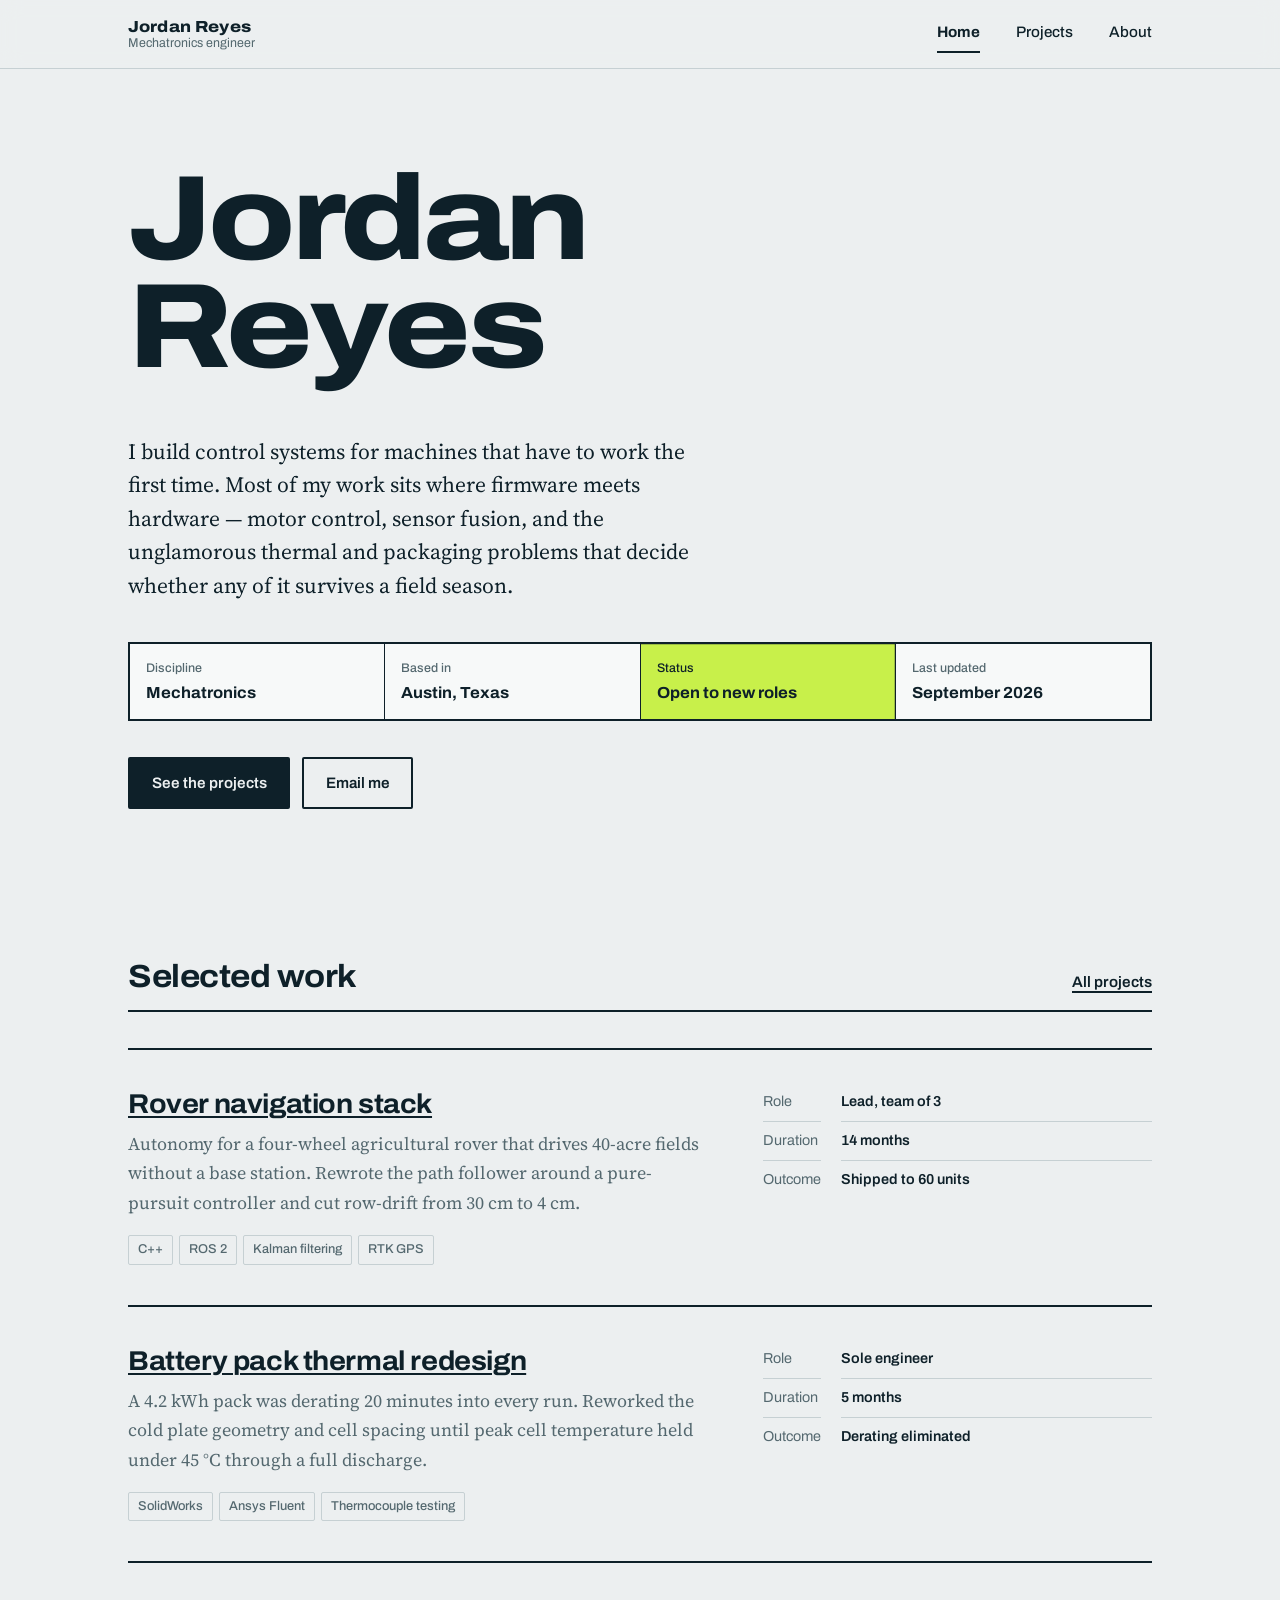
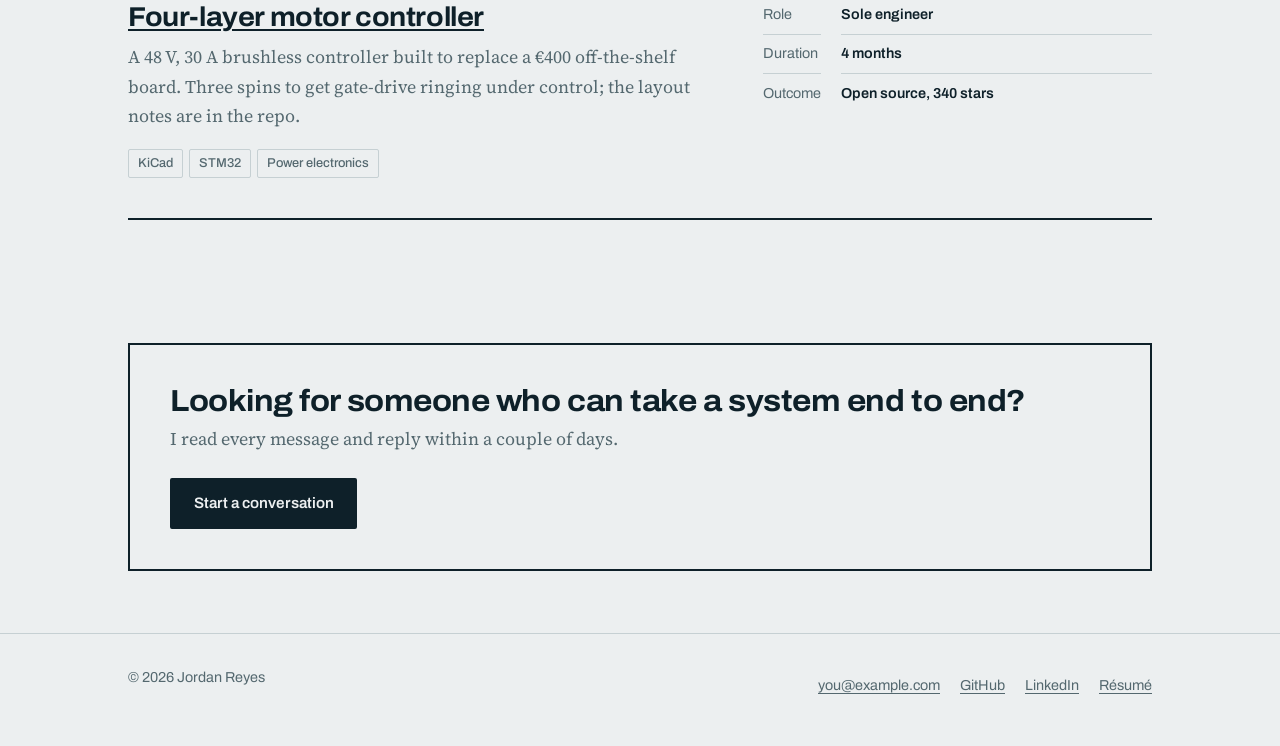
==== index.html @ 49574c71 "Add files via upload" ====
<!doctype html>
<html lang="en">
<head>
<meta charset="utf-8">
<meta name="viewport" content="width=device-width, initial-scale=1">
<title>Jordan Reyes — Mechatronics Engineer</title>
<meta name="description" content="Portfolio of Jordan Reyes, a mechatronics engineer working on robotics, control systems and embedded hardware.">

<link rel="preconnect" href="https://fonts.googleapis.com">
<link rel="preconnect" href="https://fonts.gstatic.com" crossorigin>
<link href="https://fonts.googleapis.com/css2?family=Archivo:wdth,wght@62..125,400..800&family=Source+Serif+4:opsz,wght@8..60,400..600&display=swap" rel="stylesheet">
<link rel="stylesheet" href="style.css">
</head>
<body>

<a class="skip" href="#main">Skip to content</a>

<!-- ===== Header (identical on all three pages — edit all three together) ===== -->
<header class="site-head">
  <div class="wrap site-head__inner">
    <a class="mark" href="index.html">
      Jordan Reyes
      <span>Mechatronics engineer</span>
    </a>
    <nav class="nav" aria-label="Main">
      <a href="index.html" aria-current="page">Home</a>
      <a href="projects.html">Projects</a>
      <a href="about.html">About</a>
    </nav>
  </div>
</header>

<main id="main">

  <!-- ===== Hero: a drawing title block ===== -->
  <section class="wrap hero">
    <h1 class="hero__name">Jordan<br>Reyes</h1>

    <p class="hero__lead">
      I build control systems for machines that have to work the first time.
      Most of my work sits where firmware meets hardware — motor control, sensor
      fusion, and the unglamorous thermal and packaging problems that decide
      whether any of it survives a field season.
    </p>

    <dl class="titleblock">
      <div class="field">
        <dt>Discipline</dt>
        <dd>Mechatronics</dd>
      </div>
      <div class="field">
        <dt>Based in</dt>
        <dd>Austin, Texas</dd>
      </div>
      <div class="field field--signal">
        <dt>Status</dt>
        <dd>Open to new roles</dd>
      </div>
      <div class="field">
        <dt>Last updated</dt>
        <dd>September 2026</dd>
      </div>
    </dl>

    <div class="actions">
      <a class="btn" href="projects.html">See the projects</a>
      <a class="btn btn--ghost" href="mailto:you@example.com">Email me</a>
    </div>
  </section>

  <!-- ===== Selected work ===== -->
  <section class="wrap band--tight band">
    <div class="band-head">
      <h2>Selected work</h2>
      <a class="more" href="projects.html">All projects</a>
    </div>

    <div class="entries">

      <article class="entry">
        <div class="entry__body">
          <h3 class="entry__title"><a href="projects.html#rover-nav">Rover navigation stack</a></h3>
          <p class="entry__summary">
            Autonomy for a four-wheel agricultural rover that drives 40-acre
            fields without a base station. Rewrote the path follower around a
            pure-pursuit controller and cut row-drift from 30&nbsp;cm to 4&nbsp;cm.
          </p>
          <ul class="tags">
            <li>C++</li><li>ROS 2</li><li>Kalman filtering</li><li>RTK GPS</li>
          </ul>
        </div>
        <dl class="spec">
          <dt>Role</dt><dd>Lead, team of 3</dd>
          <dt>Duration</dt><dd>14 months</dd>
          <dt>Outcome</dt><dd>Shipped to 60 units</dd>
        </dl>
      </article>

      <article class="entry">
        <div class="entry__body">
          <h3 class="entry__title"><a href="projects.html#battery-thermal">Battery pack thermal redesign</a></h3>
          <p class="entry__summary">
            A 4.2&nbsp;kWh pack was derating 20 minutes into every run. Reworked
            the cold plate geometry and cell spacing until peak cell temperature
            held under 45&nbsp;°C through a full discharge.
          </p>
          <ul class="tags">
            <li>SolidWorks</li><li>Ansys Fluent</li><li>Thermocouple testing</li>
          </ul>
        </div>
        <dl class="spec">
          <dt>Role</dt><dd>Sole engineer</dd>
          <dt>Duration</dt><dd>5 months</dd>
          <dt>Outcome</dt><dd>Derating eliminated</dd>
        </dl>
      </article>

      <article class="entry">
        <div class="entry__body">
          <h3 class="entry__title"><a href="projects.html#motor-controller">Four-layer motor controller</a></h3>
          <p class="entry__summary">
            A 48&nbsp;V, 30&nbsp;A brushless controller built to replace a
            €400 off-the-shelf board. Three spins to get gate-drive ringing under
            control; the layout notes are in the repo.
          </p>
          <ul class="tags">
            <li>KiCad</li><li>STM32</li><li>Power electronics</li>
          </ul>
        </div>
        <dl class="spec">
          <dt>Role</dt><dd>Sole engineer</dd>
          <dt>Duration</dt><dd>4 months</dd>
          <dt>Outcome</dt><dd>Open source, 340 stars</dd>
        </dl>
      </article>

    </div>
  </section>

  <!-- ===== Contact ===== -->
  <section class="wrap band--tight band">
    <div class="contact">
      <div>
        <h2>Looking for someone who can take a system end to end?</h2>
        <p>I read every message and reply within a couple of days.</p>
      </div>
      <a class="btn" href="mailto:you@example.com">Start a conversation</a>
    </div>
  </section>

</main>

<!-- ===== Footer (identical on all three pages) ===== -->
<footer class="site-foot">
  <div class="wrap site-foot__inner">
    <p>© 2026 Jordan Reyes</p>
    <ul>
      <li><a href="mailto:you@example.com">you@example.com</a></li>
      <li><a href="https://github.com/your-username">GitHub</a></li>
      <li><a href="https://www.linkedin.com/in/your-handle/">LinkedIn</a></li>
      <li><a href="resume.pdf">Résumé</a></li>
    </ul>
  </div>
</footer>

</body>
</html>
---- style.css ----
/* ==========================================================================
   Engineering portfolio — shared stylesheet
   Structure: 1 tokens · 2 base · 3 layout · 4 header · 5 title block
              6 entries · 7 prose & lists · 8 controls · 9 footer · 10 motion
   ========================================================================== */

/* 1 · TOKENS ============================================================== */

:root {
  /* Palette. Change --signal to re-skin the whole site. */
  --paper:    #ECEFF0;   /* page background, cool slate */
  --surface:  #F7F9F9;   /* raised cells and rows */
  --ink:      #0E2029;   /* deep petrol, all primary text */
  --ink-mid:  #54686F;   /* secondary text */
  --rule:     #C6D0D3;   /* light divisions */
  --signal:   #C8F04A;   /* hi-vis fill; always carries --ink text */
  --signal-deep: #5E7D12;/* same hue, safe as text on light */

  /* Type */
  --sans: "Archivo", ui-sans-serif, system-ui, "Segoe UI", sans-serif;
  --serif: "Source Serif 4", Georgia, "Times New Roman", serif;

  /* Measure & rhythm */
  --wrap: 72rem;
  --gutter: clamp(1.25rem, 5vw, 4rem);
  --band: clamp(3.5rem, 9vw, 7rem);
}

@media (prefers-color-scheme: dark) {
  :root {
    --paper:   #0C1A21;
    --surface: #132630;
    --ink:     #E3EAEB;
    --ink-mid: #94A8AF;
    --rule:    #2C4450;
    --signal:  #C8F04A;
    --signal-deep: #C8F04A;
  }
}

/* 2 · BASE =============================================================== */

*, *::before, *::after { box-sizing: border-box; }

html {
  -webkit-text-size-adjust: 100%;
  scroll-behavior: smooth;
}

body {
  margin: 0;
  background: var(--paper);
  color: var(--ink);
  font-family: var(--serif);
  font-size: clamp(1rem, 0.96rem + 0.2vw, 1.125rem);
  line-height: 1.65;
  font-variant-numeric: tabular-nums;
  -webkit-font-smoothing: antialiased;
}

h1, h2, h3, h4 {
  font-family: var(--sans);
  font-weight: 700;
  line-height: 1.08;
  letter-spacing: -0.015em;
  margin: 0;
  text-wrap: balance;
}

p { margin: 0 0 1.1em; max-width: 64ch; }
p:last-child { margin-bottom: 0; }

a { color: inherit; }

img { max-width: 100%; height: auto; display: block; }

:focus-visible {
  outline: 3px solid var(--signal-deep);
  outline-offset: 3px;
}

.skip {
  position: absolute;
  left: -9999px;
  top: 0;
  background: var(--ink);
  color: var(--paper);
  padding: 0.75rem 1rem;
  font-family: var(--sans);
  z-index: 50;
}
.skip:focus { left: 0; }

/* 3 · LAYOUT ============================================================= */

.wrap {
  width: 100%;
  max-width: var(--wrap);
  margin-inline: auto;
  padding-inline: var(--gutter);
}

.band { padding-block: var(--band); }
.band--tight { padding-block: calc(var(--band) * 0.55); }

.band-head {
  display: flex;
  flex-wrap: wrap;
  align-items: baseline;
  justify-content: space-between;
  gap: 1rem;
  margin-bottom: 2.25rem;
  padding-bottom: 0.9rem;
  border-bottom: 2px solid var(--ink);
}

.band-head h2 {
  font-size: clamp(1.4rem, 1.1rem + 1.4vw, 2rem);
  font-variation-settings: "wdth" 108;
}

/* 4 · HEADER ============================================================= */

.site-head {
  position: sticky;
  top: 0;
  z-index: 20;
  background: color-mix(in srgb, var(--paper) 88%, transparent);
  backdrop-filter: blur(10px);
  border-bottom: 1px solid var(--rule);
}

.site-head__inner {
  display: flex;
  align-items: center;
  justify-content: space-between;
  gap: 1.5rem;
  min-height: 4.25rem;
}

.mark {
  font-family: var(--sans);
  font-weight: 800;
  font-size: 1rem;
  font-variation-settings: "wdth" 112;
  letter-spacing: 0.01em;
  text-decoration: none;
  line-height: 1.1;
}

.mark span {
  display: block;
  font-weight: 400;
  font-size: 0.8rem;
  font-variation-settings: "wdth" 96;
  color: var(--ink-mid);
  letter-spacing: 0;
}

.nav {
  display: flex;
  gap: clamp(1rem, 3vw, 2.25rem);
  font-family: var(--sans);
  font-size: 0.95rem;
  font-weight: 500;
}

.nav a {
  text-decoration: none;
  padding-block: 0.35rem;
  border-bottom: 2px solid transparent;
}

.nav a:hover { border-bottom-color: var(--rule); }

.nav a[aria-current="page"] {
  border-bottom-color: var(--ink);
  font-weight: 700;
}

/* 5 · TITLE BLOCK (hero) ================================================= */

.hero { padding-block: clamp(3rem, 8vw, 6rem) clamp(2.5rem, 6vw, 4.5rem); }

.hero__name {
  font-size: clamp(2.9rem, 1rem + 10.5vw, 7.5rem);
  font-weight: 800;
  font-variation-settings: "wdth" 116;
  line-height: 0.9;
  letter-spacing: -0.03em;
  margin-bottom: 0.45em;
}

.hero__lead {
  font-size: clamp(1.1rem, 1rem + 0.5vw, 1.35rem);
  line-height: 1.55;
  max-width: 54ch;
  margin-bottom: 2.5rem;
}

/* The drawing title block: labelled fields, divisions drawn with grid gaps */
.titleblock {
  display: grid;
  grid-template-columns: repeat(4, minmax(0, 1fr));
  gap: 1px;
  background: var(--ink);
  border: 2px solid var(--ink);
  margin-bottom: 2.25rem;
}

.field {
  background: var(--surface);
  padding: 0.85rem 1rem 1rem;
  min-width: 0;
}

.field dt {
  font-family: var(--sans);
  font-size: 0.78rem;
  font-weight: 500;
  color: var(--ink-mid);
  margin-bottom: 0.3rem;
}

.field dd {
  margin: 0;
  font-family: var(--sans);
  font-size: 1rem;
  font-weight: 700;
  font-variation-settings: "wdth" 104;
  line-height: 1.25;
}

.field--signal { background: var(--signal); }
.field--signal dt,
.field--signal dd { color: #0E2029; }

/* 6 · ENTRIES (projects) ================================================= */

.entries { border-bottom: 2px solid var(--ink); }

.entry {
  display: grid;
  grid-template-columns: minmax(0, 1.2fr) minmax(0, 0.8fr);
  gap: clamp(1.5rem, 4vw, 3.5rem);
  padding-block: clamp(1.75rem, 3.5vw, 2.5rem);
  border-top: 2px solid var(--ink);
}

.entry__title {
  font-size: clamp(1.25rem, 1.05rem + 0.9vw, 1.7rem);
  font-variation-settings: "wdth" 106;
  margin-bottom: 0.6rem;
}

.entry__title a { text-decoration-thickness: 2px; text-underline-offset: 3px; }
.entry__title a:hover { text-decoration-color: var(--signal-deep); }

.entry__summary { color: var(--ink-mid); margin-bottom: 1.1rem; }

.tags {
  display: flex;
  flex-wrap: wrap;
  gap: 0.4rem;
  list-style: none;
  margin: 0;
  padding: 0;
}

.tags li {
  font-family: var(--sans);
  font-size: 0.8rem;
  font-weight: 500;
  padding: 0.2rem 0.55rem;
  border: 1px solid var(--rule);
  border-radius: 2px;
  color: var(--ink-mid);
}

/* parameter → value table on the right of each entry */
.spec {
  margin: 0;
  display: grid;
  grid-template-columns: max-content minmax(0, 1fr);
  column-gap: 1.25rem;
  align-content: start;
  font-family: var(--sans);
  font-size: 0.9rem;
}

.spec dt {
  color: var(--ink-mid);
  padding-block: 0.45rem;
  border-top: 1px solid var(--rule);
}

.spec dd {
  margin: 0;
  font-weight: 600;
  padding-block: 0.45rem;
  border-top: 1px solid var(--rule);
}

.spec > dt:first-of-type,
.spec > dt:first-of-type + dd { border-top: 0; padding-top: 0; }

.entry__links {
  display: flex;
  flex-wrap: wrap;
  gap: 1.25rem;
  margin-top: 1.25rem;
  font-family: var(--sans);
  font-size: 0.92rem;
  font-weight: 600;
}

.entry__links a { text-underline-offset: 4px; }

/* 7 · PROSE, TIMELINE, SKILL GROUPS ====================================== */

.page-head { padding-block: clamp(2.5rem, 6vw, 4.5rem) clamp(1.5rem, 4vw, 2.5rem); }

.page-head h1 {
  font-size: clamp(2.1rem, 1.3rem + 3.6vw, 4rem);
  font-variation-settings: "wdth" 114;
  margin-bottom: 0.6rem;
}

.page-head p { font-size: clamp(1.05rem, 1rem + 0.35vw, 1.25rem); color: var(--ink-mid); max-width: 56ch; }

.about {
  display: grid;
  grid-template-columns: minmax(0, 18rem) minmax(0, 1fr);
  gap: clamp(1.75rem, 5vw, 4rem);
  align-items: start;
}

.portrait {
  border: 2px solid var(--ink);
  background: var(--surface);
  aspect-ratio: 4 / 5;
  display: grid;
  place-items: center;
  text-align: center;
  padding: 1.5rem;
  font-family: var(--sans);
  font-size: 0.88rem;
  color: var(--ink-mid);
}

.portrait img { width: 100%; height: 100%; object-fit: cover; }

.timeline { border-top: 2px solid var(--ink); }

.stop {
  display: grid;
  grid-template-columns: minmax(0, 9rem) minmax(0, 1fr);
  gap: clamp(1rem, 3vw, 2.5rem);
  padding-block: 1.4rem;
  border-bottom: 1px solid var(--rule);
}

.stop__when {
  font-family: var(--sans);
  font-weight: 600;
  font-size: 0.92rem;
  color: var(--ink-mid);
  padding-top: 0.15rem;
}

.stop__what h3 {
  font-size: 1.15rem;
  font-variation-settings: "wdth" 104;
  margin-bottom: 0.15rem;
}

.stop__where {
  font-family: var(--sans);
  font-size: 0.92rem;
  color: var(--ink-mid);
  margin-bottom: 0.55rem;
}

.stop__what p { margin-bottom: 0; }

.groups {
  display: grid;
  grid-template-columns: repeat(auto-fit, minmax(15rem, 1fr));
  gap: 1px;
  background: var(--rule);
  border: 1px solid var(--rule);
}

.group { background: var(--paper); padding: 1.35rem 1.5rem; }

.group h3 {
  font-size: 1rem;
  font-variation-settings: "wdth" 104;
  margin-bottom: 0.7rem;
}

.group ul {
  margin: 0;
  padding: 0;
  list-style: none;
  font-family: var(--sans);
  font-size: 0.93rem;
  color: var(--ink-mid);
}

.group li { padding-block: 0.22rem; }

/* 8 · CONTROLS =========================================================== */

.actions { display: flex; flex-wrap: wrap; gap: 0.75rem; }

.btn {
  font-family: var(--sans);
  font-size: 0.95rem;
  font-weight: 600;
  text-decoration: none;
  padding: 0.7rem 1.35rem;
  border: 2px solid var(--ink);
  border-radius: 2px;
  background: var(--ink);
  color: var(--paper);
  transition: background 0.15s ease, color 0.15s ease;
}

.btn:hover { background: transparent; color: var(--ink); }

.btn--ghost { background: transparent; color: var(--ink); }
.btn--ghost:hover { background: var(--ink); color: var(--paper); }

.more {
  font-family: var(--sans);
  font-weight: 600;
  font-size: 0.95rem;
  display: inline-block;
  margin-top: 1.75rem;
  text-underline-offset: 4px;
  text-decoration-thickness: 2px;
}
.more:hover { text-decoration-color: var(--signal-deep); }

.contact {
  border: 2px solid var(--ink);
  padding: clamp(1.5rem, 4vw, 2.5rem);
  display: flex;
  flex-wrap: wrap;
  align-items: center;
  justify-content: space-between;
  gap: 1.5rem;
}

.contact h2 {
  font-size: clamp(1.3rem, 1.1rem + 1.1vw, 1.9rem);
  font-variation-settings: "wdth" 108;
  margin-bottom: 0.4rem;
}

.contact p { color: var(--ink-mid); margin: 0; }

/* 9 · FOOTER ============================================================= */

.site-foot {
  border-top: 1px solid var(--rule);
  padding-block: 2rem 2.5rem;
  font-family: var(--sans);
  font-size: 0.9rem;
  color: var(--ink-mid);
}

.site-foot__inner {
  display: flex;
  flex-wrap: wrap;
  gap: 1rem 1.75rem;
  align-items: center;
  justify-content: space-between;
}

.site-foot a { text-underline-offset: 3px; }

.site-foot ul {
  display: flex;
  flex-wrap: wrap;
  gap: 1.25rem;
  list-style: none;
  margin: 0;
  padding: 0;
}

/* 10 · RESPONSIVE + MOTION =============================================== */

@media (max-width: 52rem) {
  .titleblock { grid-template-columns: repeat(2, minmax(0, 1fr)); }
  .entry { grid-template-columns: minmax(0, 1fr); }
  .about { grid-template-columns: minmax(0, 1fr); }
  .portrait { max-width: 18rem; }
  .stop { grid-template-columns: minmax(0, 1fr); gap: 0.35rem; }
}

@media (max-width: 30rem) {
  .site-head__inner { min-height: 0; padding-block: 0.85rem; flex-wrap: wrap; }
  .nav { width: 100%; justify-content: space-between; }
}

/* One deliberate load moment: the availability cell fills in. Nothing else moves. */
@keyframes fill-in {
  from { clip-path: inset(0 100% 0 0); }
  to   { clip-path: inset(0 0 0 0); }
}

.field--signal { animation: fill-in 0.5s cubic-bezier(0.2, 0.7, 0.3, 1) both; }

@media (prefers-reduced-motion: reduce) {
  html { scroll-behavior: auto; }
  *, *::before, *::after {
    animation-duration: 0.01ms !important;
    transition-duration: 0.01ms !important;
  }
}

@media print {
  .site-head, .contact, .actions { display: none; }
  body { background: #fff; color: #000; }
}
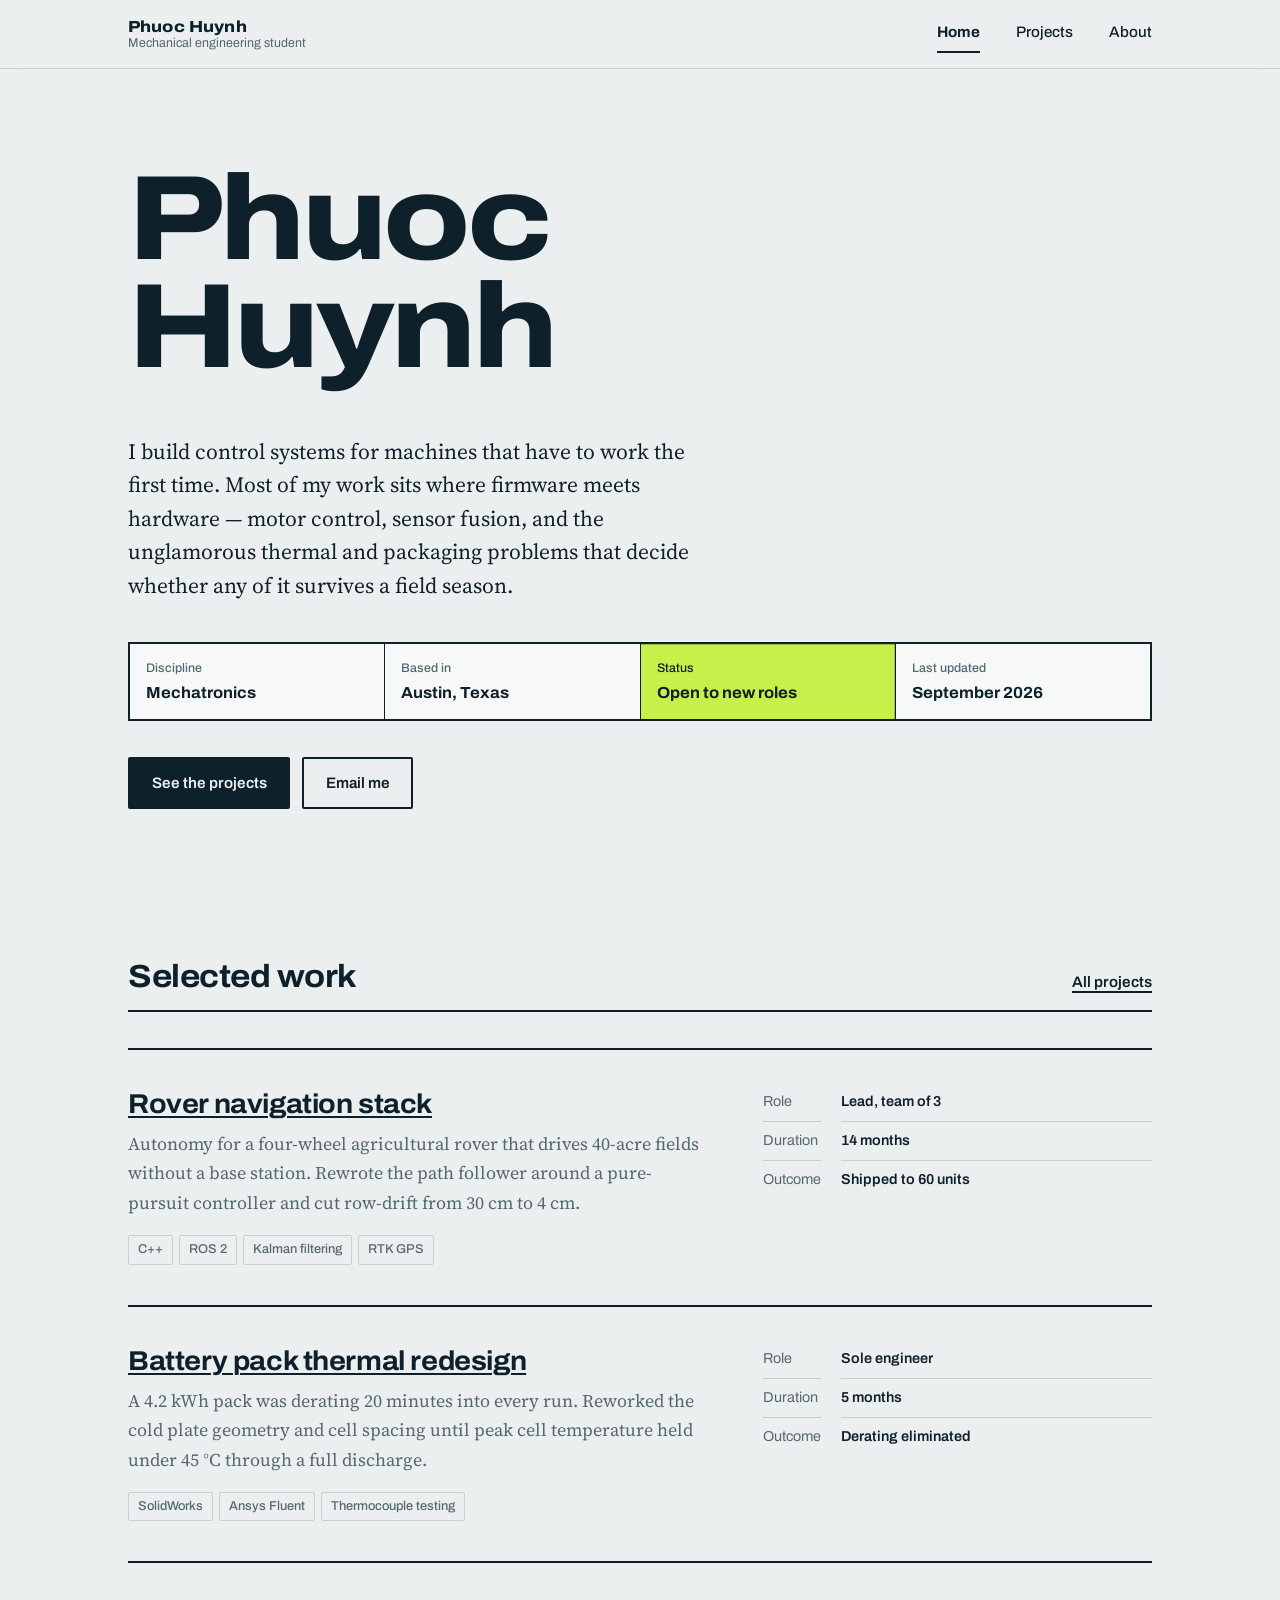
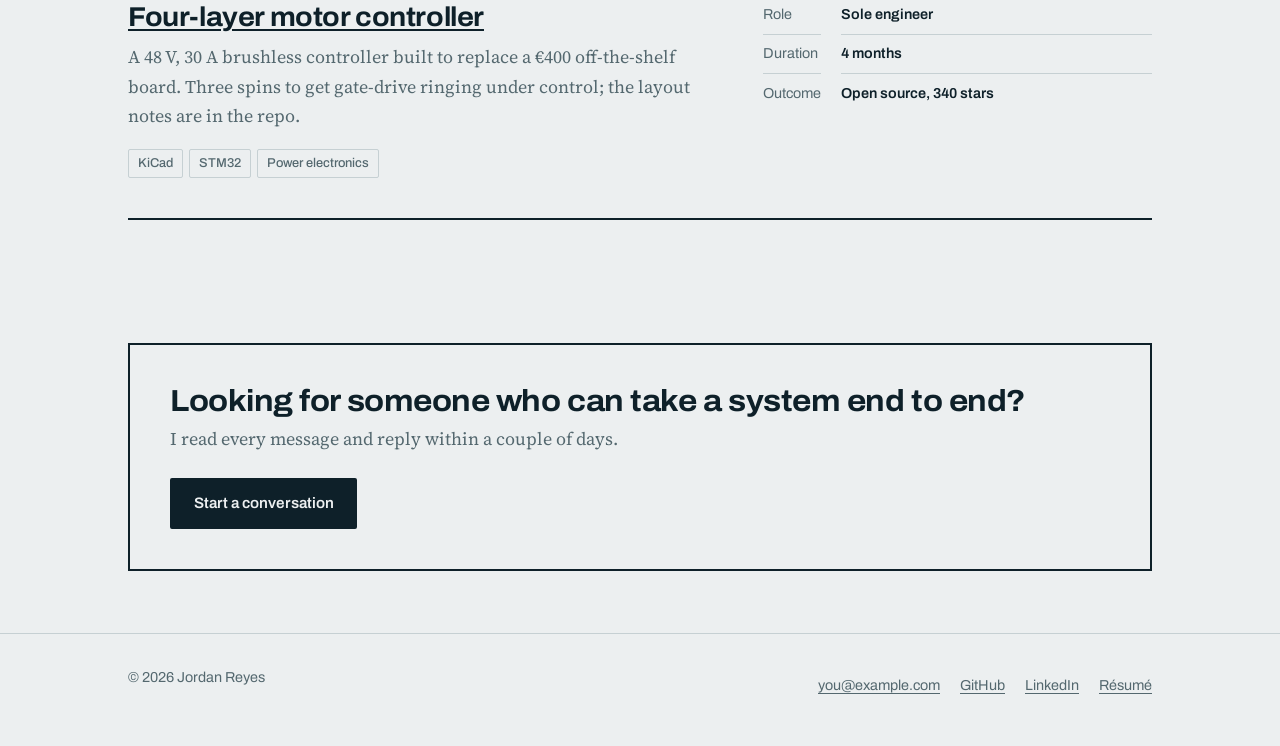
==== commit 15ce357d: "Update index.html" ====
--- a/index.html
+++ b/index.html
@@ -3,8 +3,8 @@
 <head>
 <meta charset="utf-8">
 <meta name="viewport" content="width=device-width, initial-scale=1">
-<title>Jordan Reyes — Mechatronics Engineer</title>
-<meta name="description" content="Portfolio of Jordan Reyes, a mechatronics engineer working on robotics, control systems and embedded hardware.">
+<title>Phuoc Huynh — Mechanical Engineering Student</title>
+<meta name="description" content="Portfolio of Phuoc Huynh, a mechanical engineering student.">
 
 <link rel="preconnect" href="https://fonts.googleapis.com">
 <link rel="preconnect" href="https://fonts.gstatic.com" crossorigin>
@@ -19,8 +19,8 @@
 <header class="site-head">
   <div class="wrap site-head__inner">
     <a class="mark" href="index.html">
-      Jordan Reyes
-      <span>Mechatronics engineer</span>
+      Phuoc Huynh
+      <span>Mechanical engineering student</span>
     </a>
     <nav class="nav" aria-label="Main">
       <a href="index.html" aria-current="page">Home</a>
@@ -34,7 +34,7 @@
 
   <!-- ===== Hero: a drawing title block ===== -->
   <section class="wrap hero">
-    <h1 class="hero__name">Jordan<br>Reyes</h1>
+    <h1 class="hero__name">Phuoc<br>Huynh</h1>
 
     <p class="hero__lead">
       I build control systems for machines that have to work the first time.
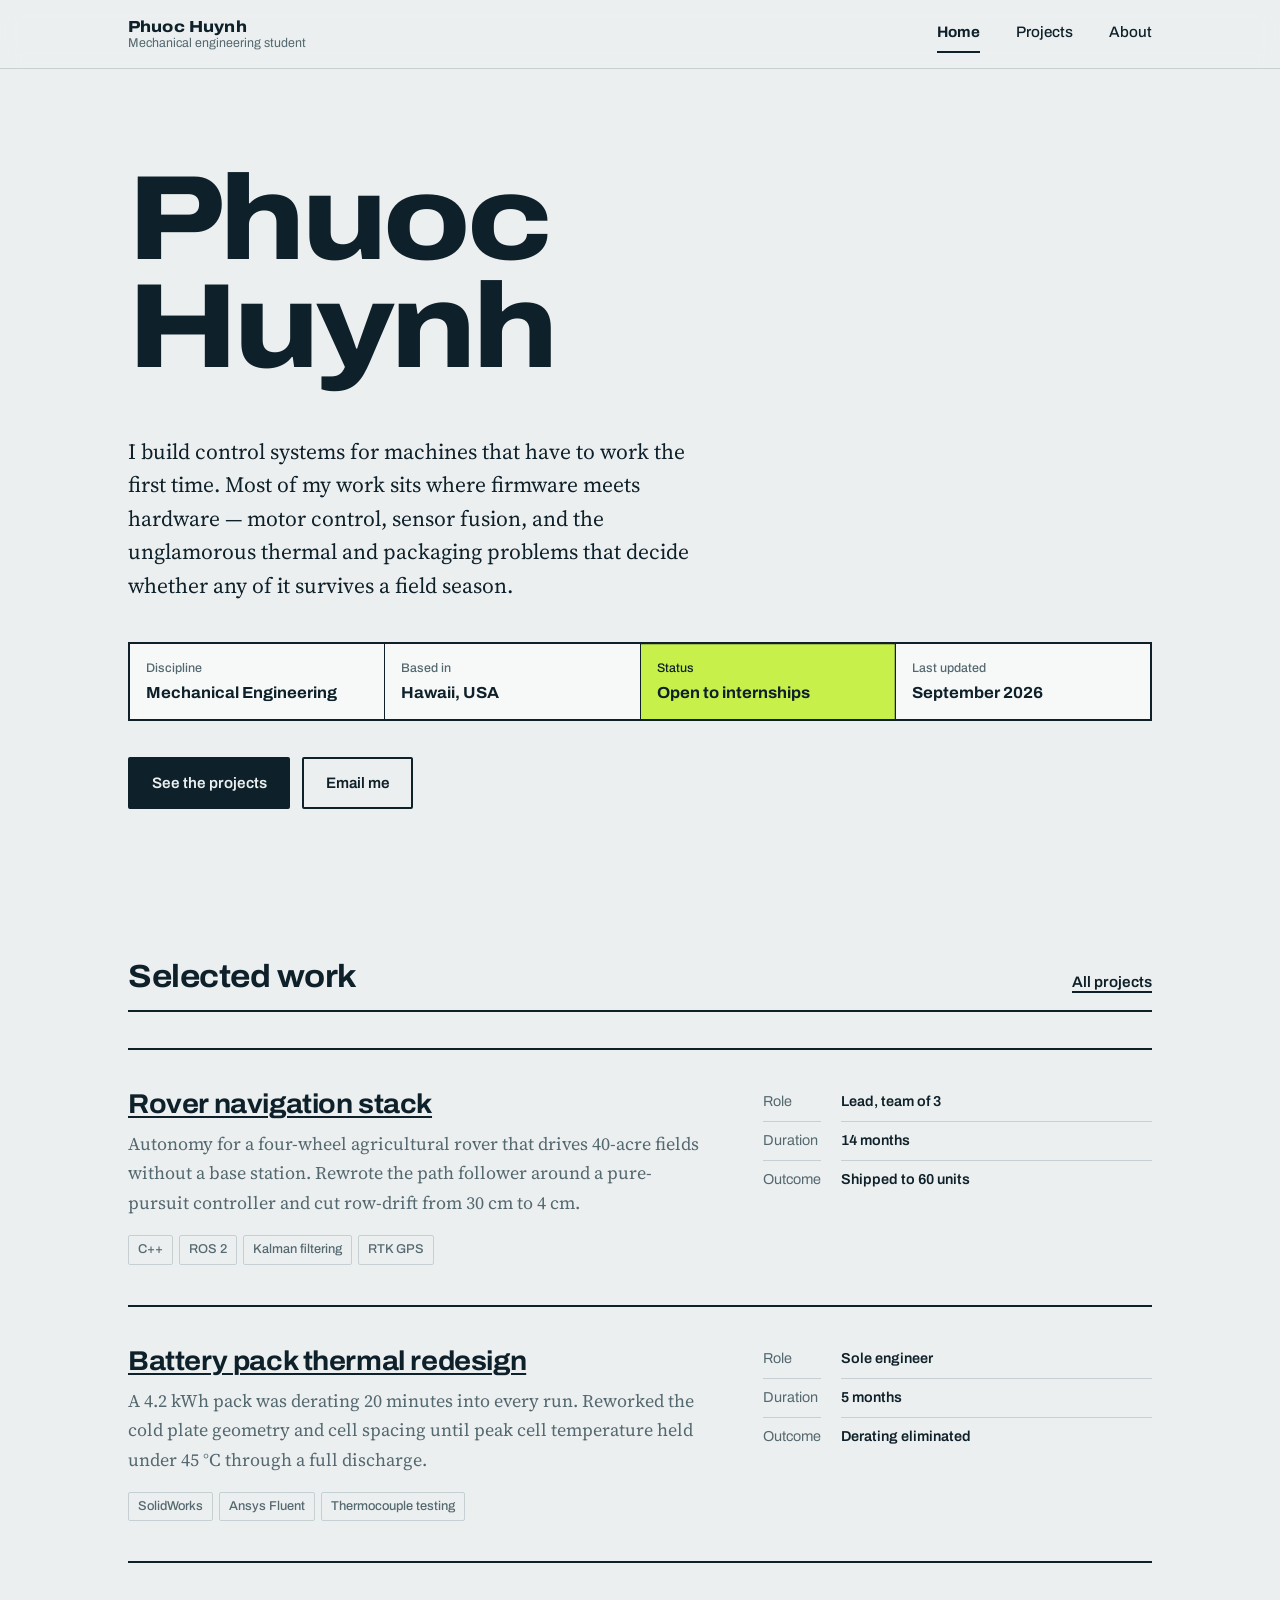
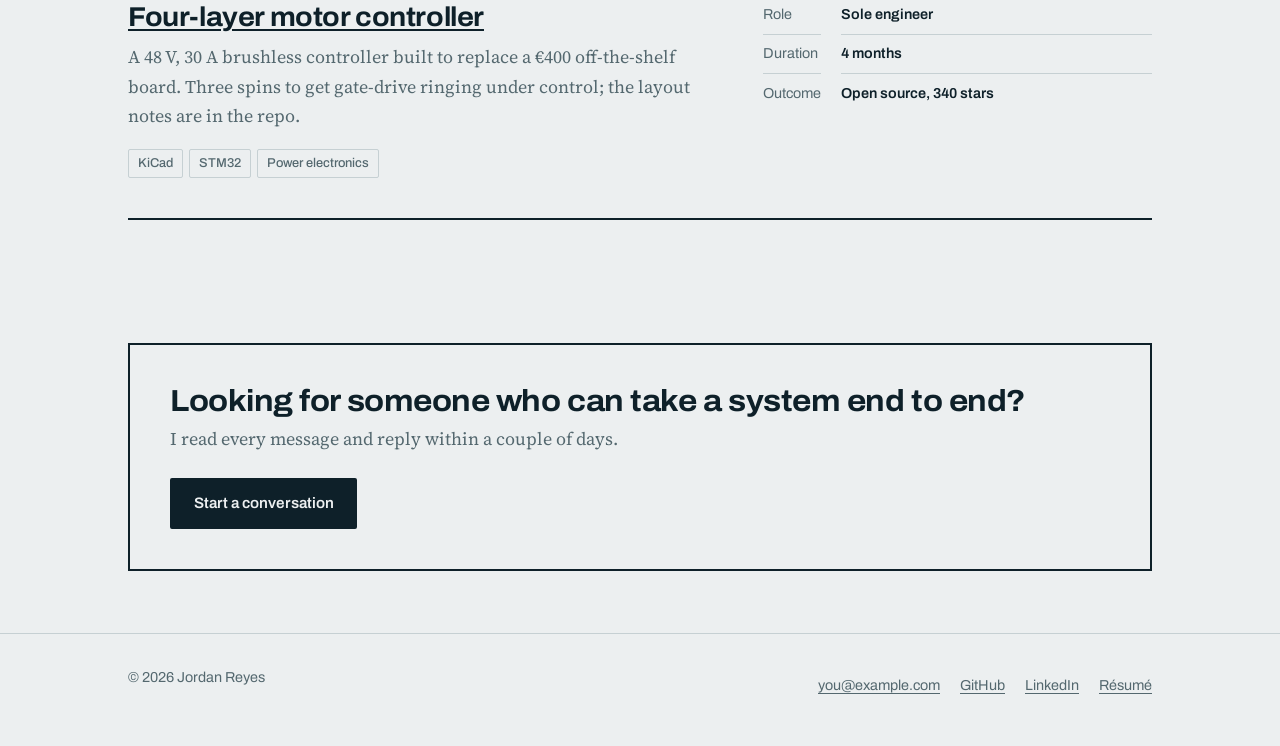
==== commit a248dae4: "Update index.html" ====
--- a/index.html
+++ b/index.html
@@ -46,15 +46,15 @@
     <dl class="titleblock">
       <div class="field">
         <dt>Discipline</dt>
-        <dd>Mechatronics</dd>
+        <dd>Mechanical Engineering</dd>
       </div>
       <div class="field">
         <dt>Based in</dt>
-        <dd>Austin, Texas</dd>
+        <dd>Hawaii, USA</dd>
       </div>
       <div class="field field--signal">
         <dt>Status</dt>
-        <dd>Open to new roles</dd>
+        <dd>Open to internships</dd>
       </div>
       <div class="field">
         <dt>Last updated</dt>
@@ -64,7 +64,7 @@
 
     <div class="actions">
       <a class="btn" href="projects.html">See the projects</a>
-      <a class="btn btn--ghost" href="mailto:you@example.com">Email me</a>
+      <a class="btn btn--ghost" href="mailto:phuochh01@gmail.com">Email me</a>
     </div>
   </section>
 
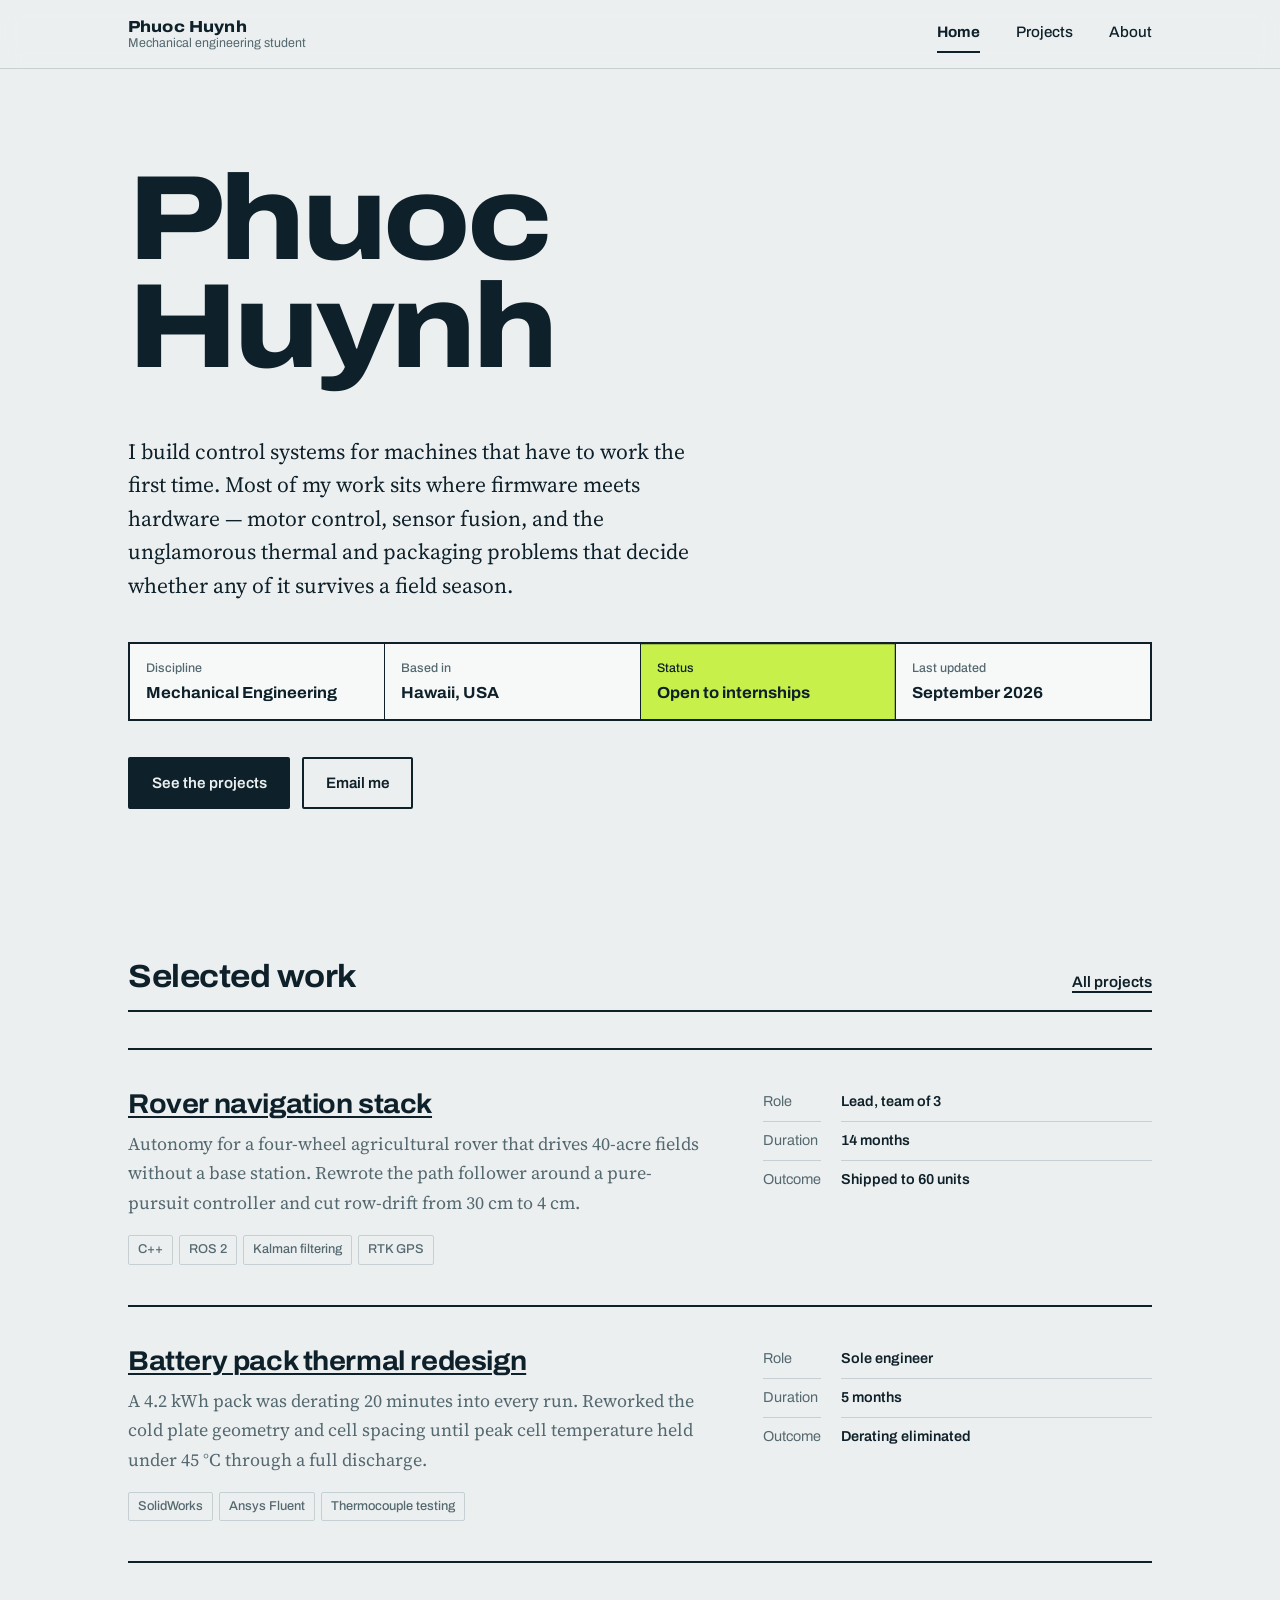
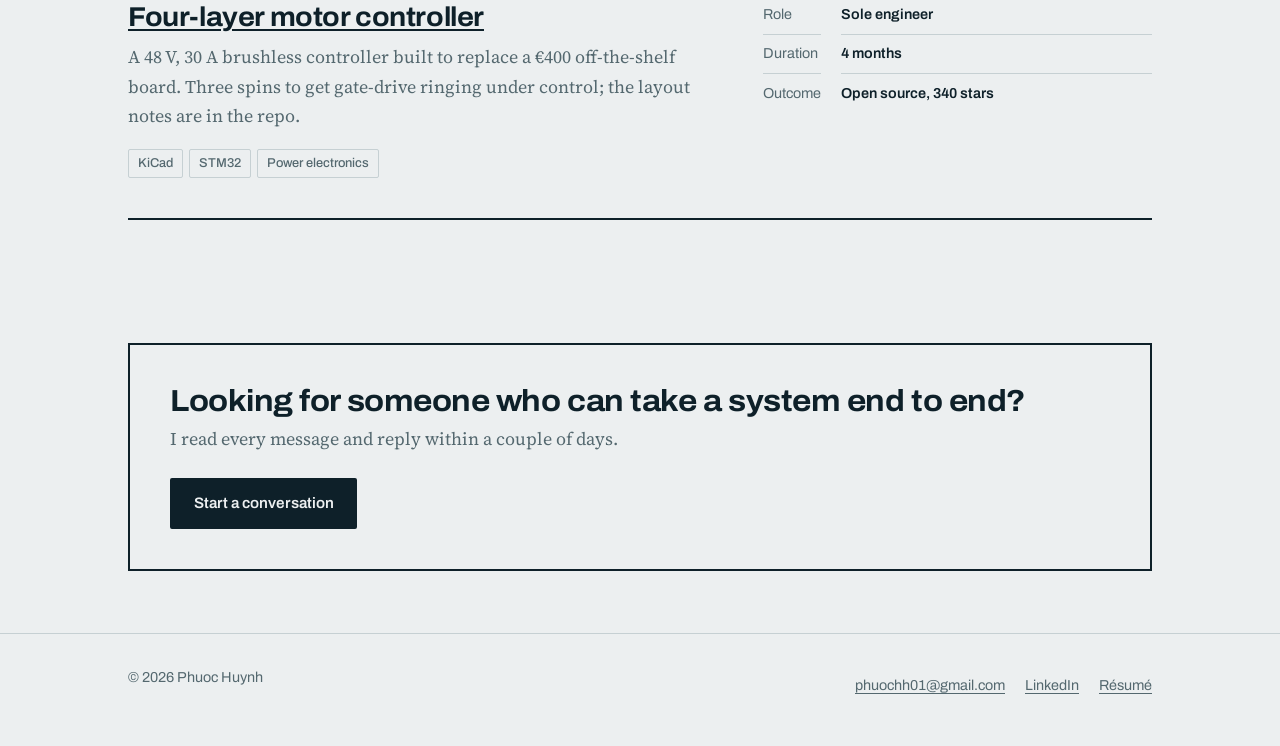
==== commit 42d818bf: "Update index.html" ====
--- a/index.html
+++ b/index.html
@@ -153,12 +153,11 @@
 <!-- ===== Footer (identical on all three pages) ===== -->
 <footer class="site-foot">
   <div class="wrap site-foot__inner">
-    <p>© 2026 Jordan Reyes</p>
+    <p>© 2026 Phuoc Huynh</p>
     <ul>
-      <li><a href="mailto:you@example.com">you@example.com</a></li>
-      <li><a href="https://github.com/your-username">GitHub</a></li>
-      <li><a href="https://www.linkedin.com/in/your-handle/">LinkedIn</a></li>
-      <li><a href="resume.pdf">Résumé</a></li>
+      <li><a href="mailto:phuochh01@gmail.com">phuochh01@gmail.com</a></li>
+      <li><a href="https://www.linkedin.com/in/phuochuynh01/">LinkedIn</a></li>
+      <li><a href="phuoc_huynh_resume.pdf">Résumé</a></li>
     </ul>
   </div>
 </footer>
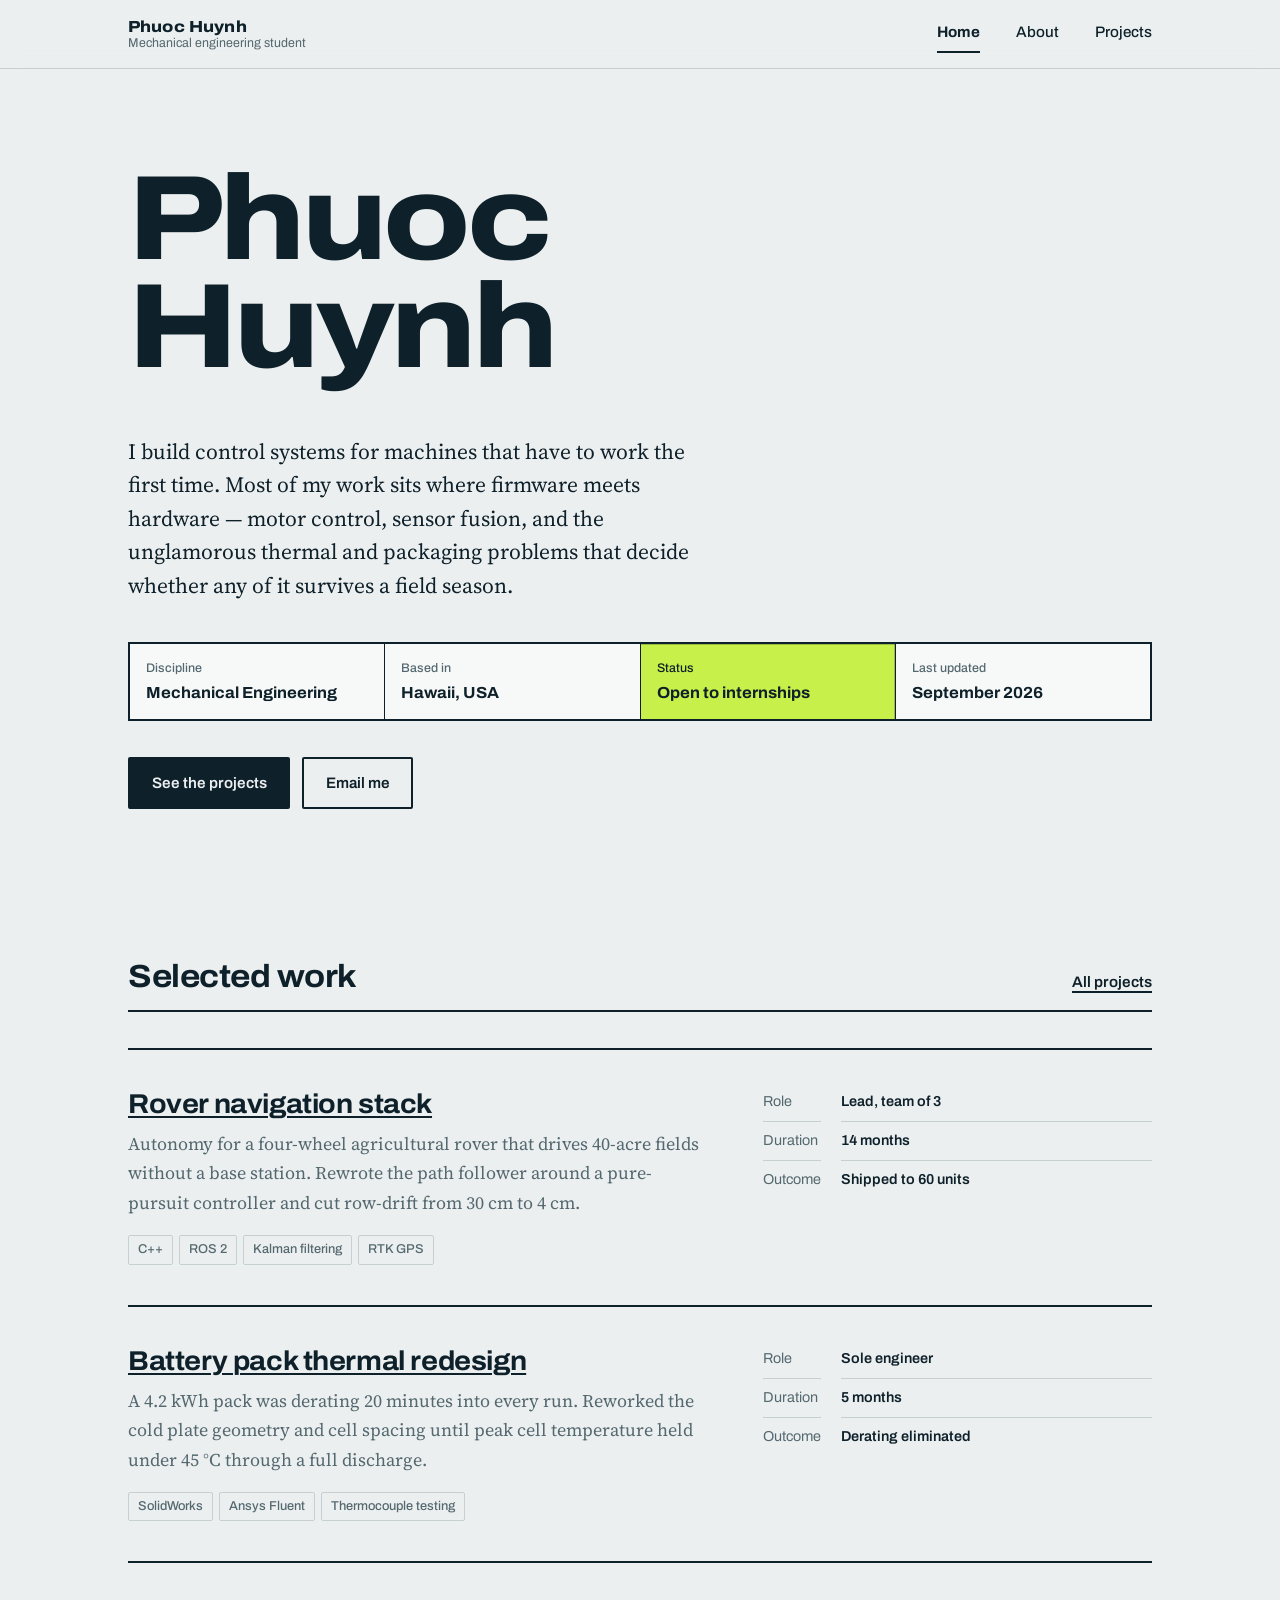
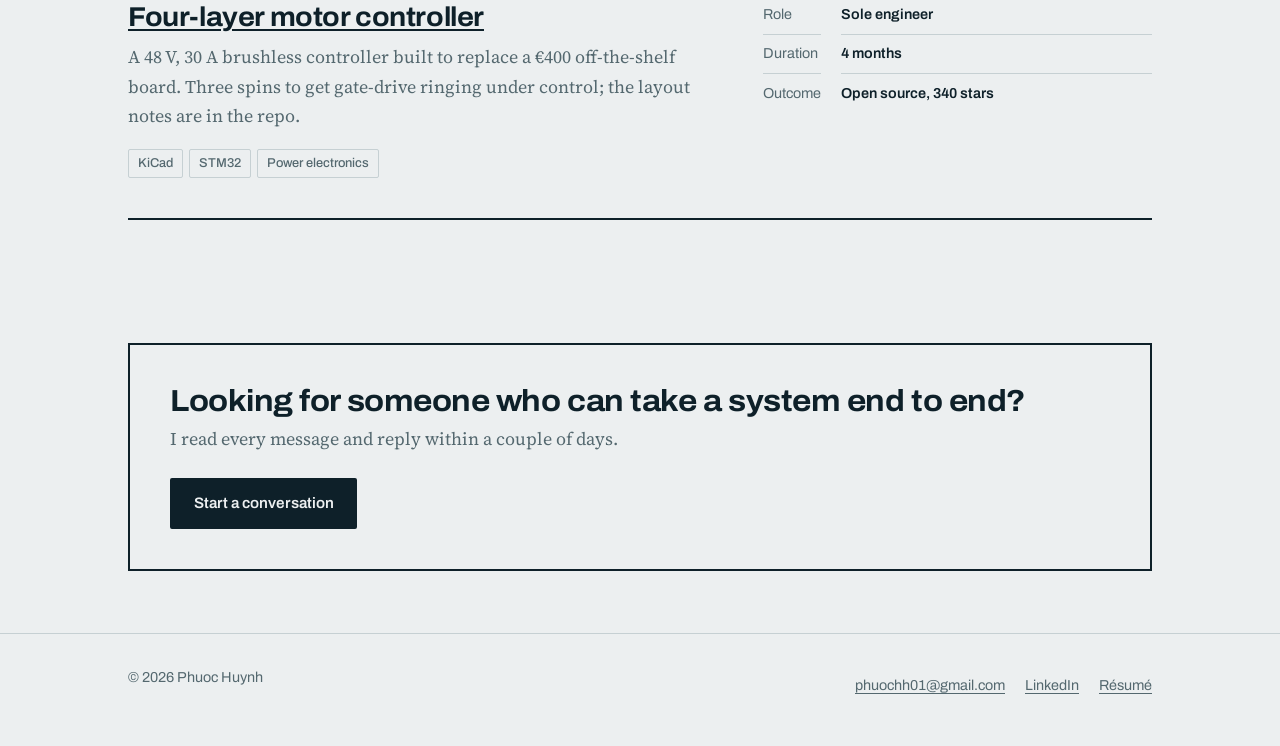
==== commit 18ea93fd: "Update index.html" ====
--- a/index.html
+++ b/index.html
@@ -24,8 +24,8 @@
     </a>
     <nav class="nav" aria-label="Main">
       <a href="index.html" aria-current="page">Home</a>
+      <a href="about.html">About</a>
       <a href="projects.html">Projects</a>
-      <a href="about.html">About</a>
     </nav>
   </div>
 </header>
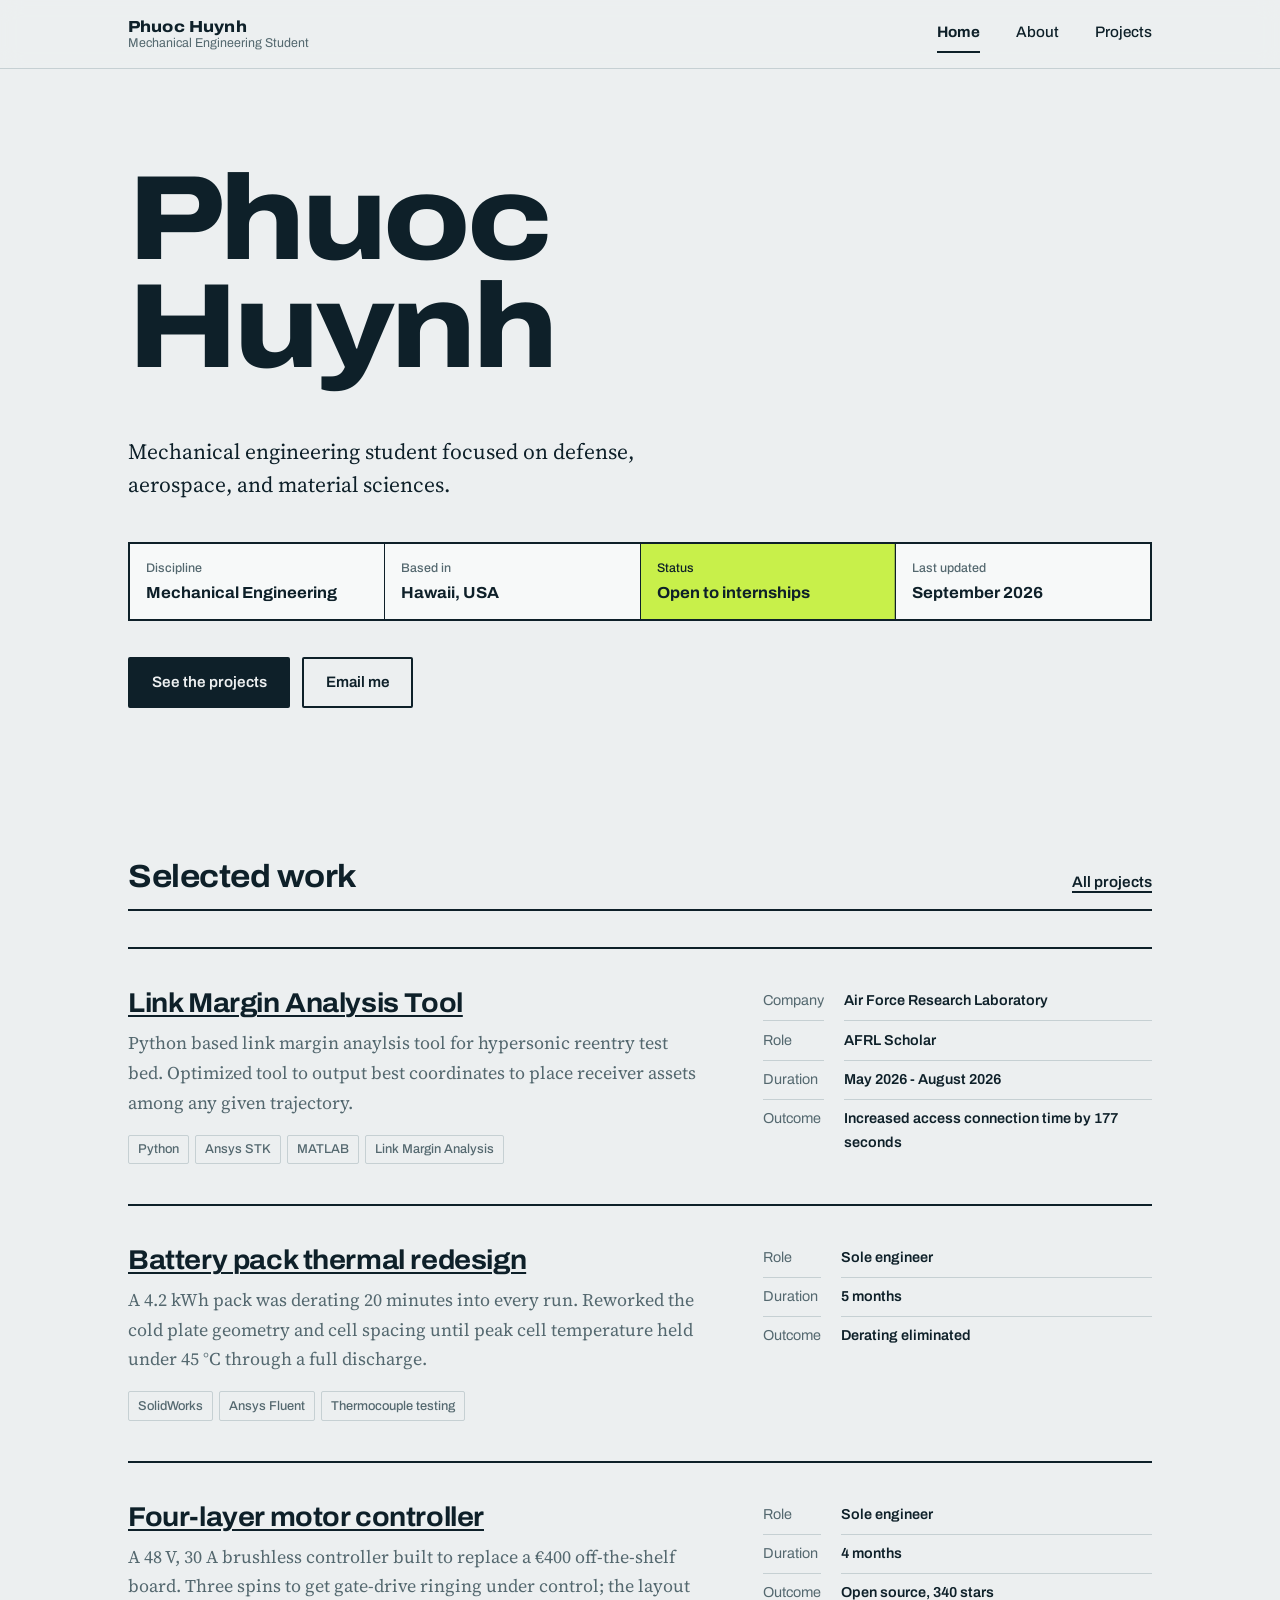
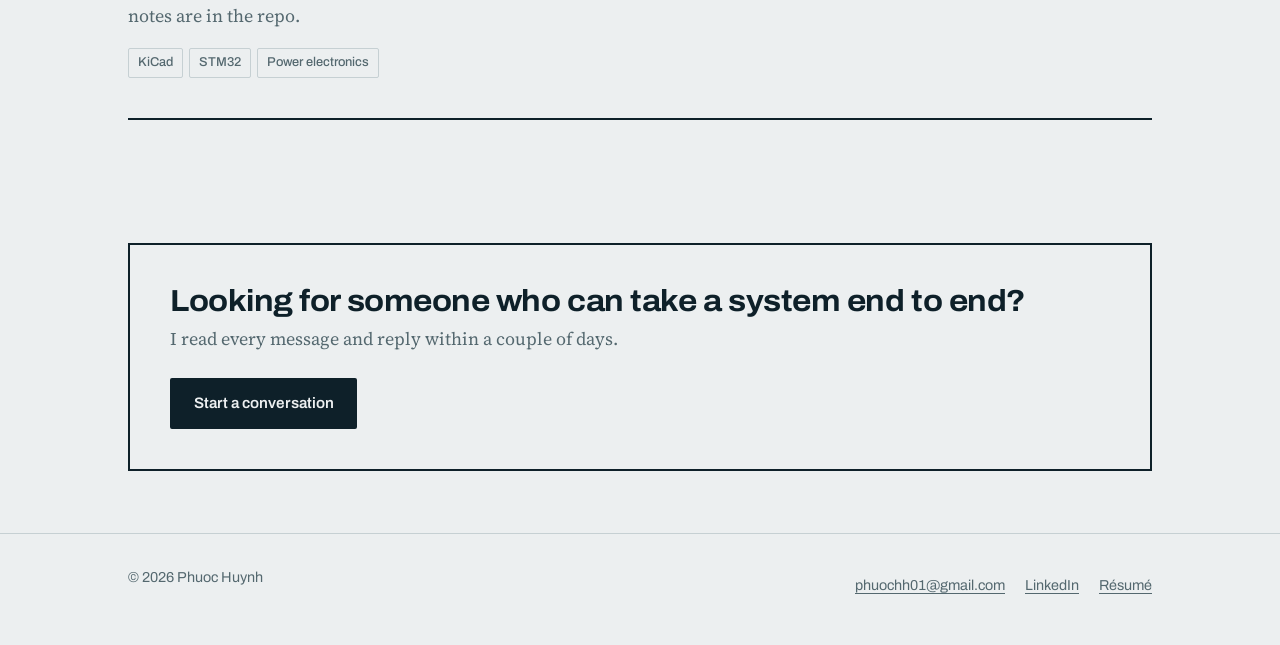
==== commit b33ea849: "Update index.html" ====
--- a/index.html
+++ b/index.html
@@ -20,7 +20,7 @@
   <div class="wrap site-head__inner">
     <a class="mark" href="index.html">
       Phuoc Huynh
-      <span>Mechanical engineering student</span>
+      <span>Mechanical Engineering Student</span>
     </a>
     <nav class="nav" aria-label="Main">
       <a href="index.html" aria-current="page">Home</a>
@@ -37,10 +37,9 @@
     <h1 class="hero__name">Phuoc<br>Huynh</h1>
 
     <p class="hero__lead">
-      I build control systems for machines that have to work the first time.
-      Most of my work sits where firmware meets hardware — motor control, sensor
-      fusion, and the unglamorous thermal and packaging problems that decide
-      whether any of it survives a field season.
+      Mechanical engineering student focused on defense, aerospace, and 
+      material sciences. 
+      
     </p>
 
     <dl class="titleblock">
@@ -79,20 +78,21 @@
 
       <article class="entry">
         <div class="entry__body">
-          <h3 class="entry__title"><a href="projects.html#rover-nav">Rover navigation stack</a></h3>
+          <h3 class="entry__title"><a href="projects.html#rover-nav">Link Margin Analysis Tool</a></h3>
           <p class="entry__summary">
-            Autonomy for a four-wheel agricultural rover that drives 40-acre
-            fields without a base station. Rewrote the path follower around a
-            pure-pursuit controller and cut row-drift from 30&nbsp;cm to 4&nbsp;cm.
+            Python based link margin anaylsis tool for hypersonic reentry test bed. Optimized
+            tool to output best coordinates to place receiver assets among any given trajectory.
           </p>
           <ul class="tags">
-            <li>C++</li><li>ROS 2</li><li>Kalman filtering</li><li>RTK GPS</li>
+            <li>Python</li><li>Ansys STK</li><li>MATLAB</li><li>Link Margin Analysis</li>
           </ul>
         </div>
         <dl class="spec">
-          <dt>Role</dt><dd>Lead, team of 3</dd>
-          <dt>Duration</dt><dd>14 months</dd>
-          <dt>Outcome</dt><dd>Shipped to 60 units</dd>
+          <dt>Company</dt><dd>Air Force Research Laboratory</dd>
+          <dt>Role</dt><dd>AFRL Scholar</dd>
+          <dt>Duration</dt><dd>May 2026 - August 2026</dd>
+          <dt>Outcome</dt><dd>Increased access connection time by 177 seconds</dd>
+        
         </dl>
       </article>
 
@@ -144,7 +144,7 @@
         <h2>Looking for someone who can take a system end to end?</h2>
         <p>I read every message and reply within a couple of days.</p>
       </div>
-      <a class="btn" href="mailto:you@example.com">Start a conversation</a>
+      <a class="btn" href="mailto:phuochh01@gmail.com">Start a conversation</a>
     </div>
   </section>
 
